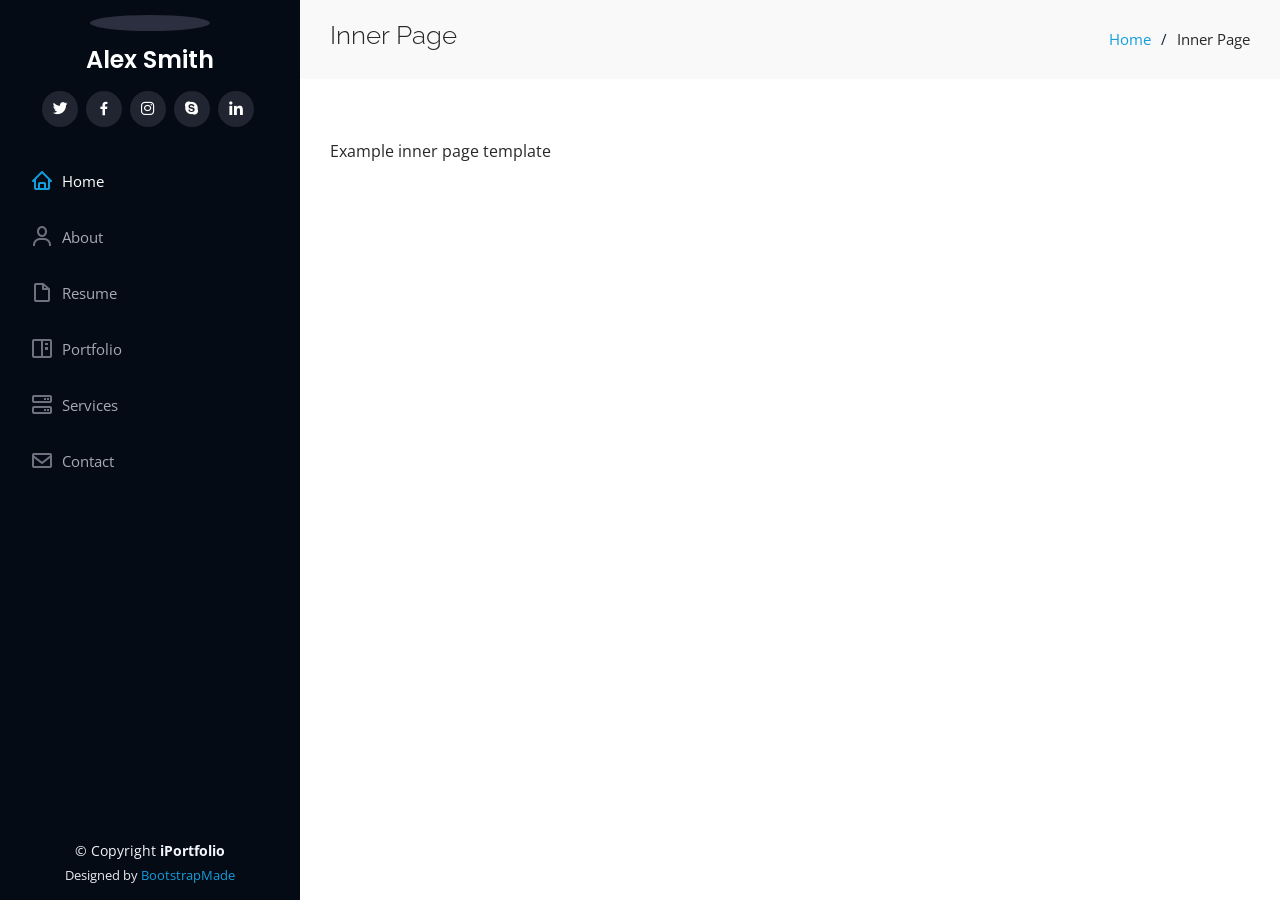
==== inner-page.html @ 3cdaedfb "Add Bootstrap Template" ====
<!DOCTYPE html>
<html lang="en">

<head>
  <meta charset="utf-8">
  <meta content="width=device-width, initial-scale=1.0" name="viewport">

  <title>Inner Page - iPortfolio Bootstrap Template</title>
  <meta content="" name="description">
  <meta content="" name="keywords">

  <!-- Favicons -->
  <link href="assets/img/favicon.png" rel="icon">
  <link href="assets/img/apple-touch-icon.png" rel="apple-touch-icon">

  <!-- Google Fonts -->
  <link href="https://fonts.googleapis.com/css?family=Open+Sans:300,300i,400,400i,600,600i,700,700i|Raleway:300,300i,400,400i,500,500i,600,600i,700,700i|Poppins:300,300i,400,400i,500,500i,600,600i,700,700i" rel="stylesheet">

  <!-- Vendor CSS Files -->
  <link href="assets/vendor/aos/aos.css" rel="stylesheet">
  <link href="assets/vendor/bootstrap/css/bootstrap.min.css" rel="stylesheet">
  <link href="assets/vendor/bootstrap-icons/bootstrap-icons.css" rel="stylesheet">
  <link href="assets/vendor/boxicons/css/boxicons.min.css" rel="stylesheet">
  <link href="assets/vendor/glightbox/css/glightbox.min.css" rel="stylesheet">
  <link href="assets/vendor/swiper/swiper-bundle.min.css" rel="stylesheet">

  <!-- Template Main CSS File -->
  <link href="assets/css/style.css" rel="stylesheet">

  <!-- =======================================================
  * Template Name: iPortfolio
  * Updated: Jul 27 2023 with Bootstrap v5.3.1
  * Template URL: https://bootstrapmade.com/iportfolio-bootstrap-portfolio-websites-template/
  * Author: BootstrapMade.com
  * License: https://bootstrapmade.com/license/
  ======================================================== -->
</head>

<body>

  <!-- ======= Mobile nav toggle button ======= -->
  <i class="bi bi-list mobile-nav-toggle d-xl-none"></i>

  <!-- ======= Header ======= -->
  <header id="header">
    <div class="d-flex flex-column">

      <div class="profile">
        <img src="assets/img/profile-img.jpg" alt="" class="img-fluid rounded-circle">
        <h1 class="text-light"><a href="index.html">Alex Smith</a></h1>
        <div class="social-links mt-3 text-center">
          <a href="#" class="twitter"><i class="bx bxl-twitter"></i></a>
          <a href="#" class="facebook"><i class="bx bxl-facebook"></i></a>
          <a href="#" class="instagram"><i class="bx bxl-instagram"></i></a>
          <a href="#" class="google-plus"><i class="bx bxl-skype"></i></a>
          <a href="#" class="linkedin"><i class="bx bxl-linkedin"></i></a>
        </div>
      </div>

      <nav id="navbar" class="nav-menu navbar">
        <ul>
          <li><a href="#hero" class="nav-link scrollto active"><i class="bx bx-home"></i> <span>Home</span></a></li>
          <li><a href="#about" class="nav-link scrollto"><i class="bx bx-user"></i> <span>About</span></a></li>
          <li><a href="#resume" class="nav-link scrollto"><i class="bx bx-file-blank"></i> <span>Resume</span></a></li>
          <li><a href="#portfolio" class="nav-link scrollto"><i class="bx bx-book-content"></i> <span>Portfolio</span></a></li>
          <li><a href="#services" class="nav-link scrollto"><i class="bx bx-server"></i> <span>Services</span></a></li>
          <li><a href="#contact" class="nav-link scrollto"><i class="bx bx-envelope"></i> <span>Contact</span></a></li>
        </ul>
      </nav><!-- .nav-menu -->
    </div>
  </header><!-- End Header -->

  <main id="main">

    <!-- ======= Breadcrumbs ======= -->
    <section class="breadcrumbs">
      <div class="container">

        <div class="d-flex justify-content-between align-items-center">
          <h2>Inner Page</h2>
          <ol>
            <li><a href="index.html">Home</a></li>
            <li>Inner Page</li>
          </ol>
        </div>

      </div>
    </section><!-- End Breadcrumbs -->

    <section class="inner-page">
      <div class="container">
        <p>
          Example inner page template
        </p>
      </div>
    </section>

  </main><!-- End #main -->

  <!-- ======= Footer ======= -->
  <footer id="footer">
    <div class="container">
      <div class="copyright">
        &copy; Copyright <strong><span>iPortfolio</span></strong>
      </div>
      <div class="credits">
        <!-- All the links in the footer should remain intact. -->
        <!-- You can delete the links only if you purchased the pro version. -->
        <!-- Licensing information: https://bootstrapmade.com/license/ -->
        <!-- Purchase the pro version with working PHP/AJAX contact form: https://bootstrapmade.com/iportfolio-bootstrap-portfolio-websites-template/ -->
        Designed by <a href="https://bootstrapmade.com/">BootstrapMade</a>
      </div>
    </div>
  </footer><!-- End  Footer -->

  <a href="#" class="back-to-top d-flex align-items-center justify-content-center"><i class="bi bi-arrow-up-short"></i></a>

  <!-- Vendor JS Files -->
  <script src="assets/vendor/purecounter/purecounter_vanilla.js"></script>
  <script src="assets/vendor/aos/aos.js"></script>
  <script src="assets/vendor/bootstrap/js/bootstrap.bundle.min.js"></script>
  <script src="assets/vendor/glightbox/js/glightbox.min.js"></script>
  <script src="assets/vendor/isotope-layout/isotope.pkgd.min.js"></script>
  <script src="assets/vendor/swiper/swiper-bundle.min.js"></script>
  <script src="assets/vendor/typed.js/typed.umd.js"></script>
  <script src="assets/vendor/waypoints/noframework.waypoints.js"></script>
  <script src="assets/vendor/php-email-form/validate.js"></script>

  <!-- Template Main JS File -->
  <script src="assets/js/main.js"></script>

</body>

</html>
---- assets/css/style.css ----
/**
* Template Name: iPortfolio
* Updated: Jul 27 2023 with Bootstrap v5.3.1
* Template URL: https://bootstrapmade.com/iportfolio-bootstrap-portfolio-websites-template/
* Author: BootstrapMade.com
* License: https://bootstrapmade.com/license/
*/

/*--------------------------------------------------------------
# General
--------------------------------------------------------------*/
body {
  font-family: "Open Sans", sans-serif;
  color: #272829;
}

a {
  color: #149ddd;
  text-decoration: none;
}

a:hover {
  color: #37b3ed;
  text-decoration: none;
}

h1,
h2,
h3,
h4,
h5,
h6 {
  font-family: "Raleway", sans-serif;
}

/*--------------------------------------------------------------
# Back to top button
--------------------------------------------------------------*/
.back-to-top {
  position: fixed;
  visibility: hidden;
  opacity: 0;
  right: 15px;
  bottom: 15px;
  z-index: 996;
  background: #149ddd;
  width: 40px;
  height: 40px;
  border-radius: 50px;
  transition: all 0.4s;
}

.back-to-top i {
  font-size: 28px;
  color: #fff;
  line-height: 0;
}

.back-to-top:hover {
  background: #2eafec;
  color: #fff;
}

.back-to-top.active {
  visibility: visible;
  opacity: 1;
}

/*--------------------------------------------------------------
# Header
--------------------------------------------------------------*/
#header {
  position: fixed;
  top: 0;
  left: 0;
  bottom: 0;
  width: 300px;
  transition: all ease-in-out 0.5s;
  z-index: 9997;
  transition: all 0.5s;
  padding: 0 15px;
  background: #040b14;
  overflow-y: auto;
}

#header .profile img {
  margin: 15px auto;
  display: block;
  width: 120px;
  border: 8px solid #2c2f3f;
}

#header .profile h1 {
  font-size: 24px;
  margin: 0;
  padding: 0;
  font-weight: 600;
  -moz-text-align-last: center;
  text-align-last: center;
  font-family: "Poppins", sans-serif;
}

#header .profile h1 a,
#header .profile h1 a:hover {
  color: #fff;
  text-decoration: none;
}

#header .profile .social-links a {
  font-size: 18px;
  display: inline-block;
  background: #212431;
  color: #fff;
  line-height: 1;
  padding: 8px 0;
  margin-right: 4px;
  border-radius: 50%;
  text-align: center;
  width: 36px;
  height: 36px;
  transition: 0.3s;
}

#header .profile .social-links a:hover {
  background: #149ddd;
  color: #fff;
  text-decoration: none;
}

#main {
  margin-left: 300px;
}

.container,
.container-fluid {
  padding-left: 30px;
  padding-right: 30px;
}

@media (max-width: 1199px) {
  #header {
    left: -300px;
  }

  #main {
    margin-left: 0;
  }

  .container,
  .container-fluid {
    padding-left: 12px;
    padding-right: 12px;
  }
}

/*--------------------------------------------------------------
# Navigation Menu
--------------------------------------------------------------*/
/* Desktop Navigation */
.nav-menu {
  padding: 30px 0 0 0;
}

.nav-menu * {
  margin: 0;
  padding: 0;
  list-style: none;
}

.nav-menu>ul>li {
  position: relative;
  white-space: nowrap;
}

.nav-menu a,
.nav-menu a:focus {
  display: flex;
  align-items: center;
  color: #a8a9b4;
  padding: 12px 15px;
  margin-bottom: 8px;
  transition: 0.3s;
  font-size: 15px;
}

.nav-menu a i,
.nav-menu a:focus i {
  font-size: 24px;
  padding-right: 8px;
  color: #6f7180;
}

.nav-menu a:hover,
.nav-menu .active,
.nav-menu .active:focus,
.nav-menu li:hover>a {
  text-decoration: none;
  color: #fff;
}

.nav-menu a:hover i,
.nav-menu .active i,
.nav-menu .active:focus i,
.nav-menu li:hover>a i {
  color: #149ddd;
}

/* Mobile Navigation */
.mobile-nav-toggle {
  position: fixed;
  right: 15px;
  top: 15px;
  z-index: 9998;
  border: 0;
  font-size: 24px;
  transition: all 0.4s;
  outline: none !important;
  background-color: #149ddd;
  color: #fff;
  width: 40px;
  height: 40px;
  display: inline-flex;
  align-items: center;
  justify-content: center;
  line-height: 0;
  border-radius: 50px;
  cursor: pointer;
}

.mobile-nav-active {
  overflow: hidden;
}

.mobile-nav-active #header {
  left: 0;
}

/*--------------------------------------------------------------
# Hero Section
--------------------------------------------------------------*/
#hero {
  width: 100%;
  height: 100vh;
  background: url("../img/hero-bg.jpg") top center;
  background-size: cover;
}

#hero:before {
  content: "";
  background: rgba(5, 13, 24, 0.3);
  position: absolute;
  bottom: 0;
  top: 0;
  left: 0;
  right: 0;
  z-index: 1;
}

#hero .hero-container {
  position: relative;
  z-index: 2;
  min-width: 300px;
}

#hero h1 {
  margin: 0 0 10px 0;
  font-size: 64px;
  font-weight: 700;
  line-height: 56px;
  color: #fff;
}

#hero p {
  color: #fff;
  margin-bottom: 50px;
  font-size: 26px;
  font-family: "Poppins", sans-serif;
}

#hero p span {
  color: #fff;
  padding-bottom: 4px;
  letter-spacing: 1px;
  border-bottom: 3px solid #149ddd;
}

@media (min-width: 1024px) {
  #hero {
    background-attachment: fixed;
  }
}

@media (max-width: 768px) {
  #hero h1 {
    font-size: 28px;
    line-height: 36px;
  }

  #hero h2 {
    font-size: 18px;
    line-height: 24px;
    margin-bottom: 30px;
  }
}

/*--------------------------------------------------------------
# Sections General
--------------------------------------------------------------*/
section {
  padding: 60px 0;
  overflow: hidden;
}

.section-bg {
  background: #f5f8fd;
}

.section-title {
  padding-bottom: 30px;
}

.section-title h2 {
  font-size: 32px;
  font-weight: bold;
  margin-bottom: 20px;
  padding-bottom: 20px;
  position: relative;
  color: #173b6c;
}

.section-title h2::after {
  content: "";
  position: absolute;
  display: block;
  width: 50px;
  height: 3px;
  background: #149ddd;
  bottom: 0;
  left: 0;
}

.section-title p {
  margin-bottom: 0;
}

/*--------------------------------------------------------------
# About
--------------------------------------------------------------*/
.about .content h3 {
  font-weight: 700;
  font-size: 26px;
  color: #173b6c;
}

.about .content ul {
  list-style: none;
  padding: 0;
}

.about .content ul li {
  margin-bottom: 20px;
  display: flex;
  align-items: center;
}

.about .content ul strong {
  margin-right: 10px;
}

.about .content ul i {
  font-size: 16px;
  margin-right: 5px;
  color: #149ddd;
  line-height: 0;
}

.about .content p:last-child {
  margin-bottom: 0;
}

/*--------------------------------------------------------------
# Facts
--------------------------------------------------------------*/
.facts {
  padding-bottom: 30px;
}

.facts .count-box {
  padding: 30px;
  width: 100%;
}

.facts .count-box i {
  display: block;
  font-size: 44px;
  color: #149ddd;
  float: left;
  line-height: 0;
}

.facts .count-box span {
  font-size: 48px;
  line-height: 40px;
  display: block;
  font-weight: 700;
  color: #050d18;
  margin-left: 60px;
}

.facts .count-box p {
  padding: 15px 0 0 0;
  margin: 0 0 0 60px;
  font-family: "Raleway", sans-serif;
  font-size: 14px;
  color: #122f57;
}

.facts .count-box a {
  font-weight: 600;
  display: block;
  margin-top: 20px;
  color: #122f57;
  font-size: 15px;
  font-family: "Poppins", sans-serif;
  transition: ease-in-out 0.3s;
}

.facts .count-box a:hover {
  color: #1f5297;
}

/*--------------------------------------------------------------
# Akills
--------------------------------------------------------------*/
.skills .progress {
  height: 60px;
  display: block;
  background: none;
  border-radius: 0;
}

.skills .progress .skill {
  padding: 0;
  margin: 0 0 6px 0;
  text-transform: uppercase;
  display: block;
  font-weight: 600;
  font-family: "Poppins", sans-serif;
  color: #050d18;
}

.skills .progress .skill .val {
  float: right;
  font-style: normal;
}

.skills .progress-bar-wrap {
  background: #dce8f8;
  height: 10px;
}

.skills .progress-bar {
  width: 1px;
  height: 10px;
  transition: 0.9s;
  background-color: #149ddd;
}

/*--------------------------------------------------------------
# Resume
--------------------------------------------------------------*/
.resume .resume-title {
  font-size: 26px;
  font-weight: 700;
  margin-top: 20px;
  margin-bottom: 20px;
  color: #050d18;
}

.resume .resume-item {
  padding: 0 0 20px 20px;
  margin-top: -2px;
  border-left: 2px solid #1f5297;
  position: relative;
}

.resume .resume-item h4 {
  line-height: 18px;
  font-size: 18px;
  font-weight: 600;
  text-transform: uppercase;
  font-family: "Poppins", sans-serif;
  color: #050d18;
  margin-bottom: 10px;
}

.resume .resume-item h5 {
  font-size: 16px;
  background: #e4edf9;
  padding: 5px 15px;
  display: inline-block;
  font-weight: 600;
  margin-bottom: 10px;
}

.resume .resume-item ul {
  padding-left: 20px;
}

.resume .resume-item ul li {
  padding-bottom: 10px;
}

.resume .resume-item:last-child {
  padding-bottom: 0;
}

.resume .resume-item::before {
  content: "";
  position: absolute;
  width: 16px;
  height: 16px;
  border-radius: 50px;
  left: -9px;
  top: 0;
  background: #fff;
  border: 2px solid #1f5297;
}

/*--------------------------------------------------------------
# Portfolio
--------------------------------------------------------------*/
.portfolio .portfolio-item {
  margin-bottom: 30px;
}

.portfolio #portfolio-flters {
  padding: 0;
  margin: 0 auto 35px auto;
  list-style: none;
  text-align: center;
  background: #fff;
  border-radius: 50px;
  padding: 2px 15px;
}

.portfolio #portfolio-flters li {
  cursor: pointer;
  display: inline-block;
  padding: 10px 15px 8px 15px;
  font-size: 14px;
  font-weight: 600;
  line-height: 1;
  text-transform: uppercase;
  color: #272829;
  margin-bottom: 5px;
  transition: all 0.3s ease-in-out;
}

.portfolio #portfolio-flters li:hover,
.portfolio #portfolio-flters li.filter-active {
  color: #149ddd;
}

.portfolio #portfolio-flters li:last-child {
  margin-right: 0;
}

.portfolio .portfolio-wrap {
  transition: 0.3s;
  position: relative;
  overflow: hidden;
  z-index: 1;
}

.portfolio .portfolio-wrap::before {
  content: "";
  background: rgba(255, 255, 255, 0.5);
  position: absolute;
  left: 0;
  right: 0;
  top: 0;
  bottom: 0;
  transition: all ease-in-out 0.3s;
  z-index: 2;
  opacity: 0;
}

.portfolio .portfolio-wrap .portfolio-links {
  opacity: 1;
  left: 0;
  right: 0;
  bottom: -60px;
  z-index: 3;
  position: absolute;
  transition: all ease-in-out 0.3s;
  display: flex;
  justify-content: center;
}

.portfolio .portfolio-wrap .portfolio-links a {
  color: #fff;
  font-size: 28px;
  text-align: center;
  background: rgba(20, 157, 221, 0.75);
  transition: 0.3s;
  width: 50%;
}

.portfolio .portfolio-wrap .portfolio-links a:hover {
  background: rgba(20, 157, 221, 0.95);
}

.portfolio .portfolio-wrap .portfolio-links a+a {
  border-left: 1px solid #37b3ed;
}

.portfolio .portfolio-wrap:hover::before {
  top: 0;
  left: 0;
  right: 0;
  bottom: 0;
  opacity: 1;
}

.portfolio .portfolio-wrap:hover .portfolio-links {
  opacity: 1;
  bottom: 0;
}

/*--------------------------------------------------------------
# Portfolio Details
--------------------------------------------------------------*/
.portfolio-details {
  padding-top: 40px;
}

.portfolio-details .portfolio-details-slider img {
  width: 100%;
}

.portfolio-details .portfolio-details-slider .swiper-pagination {
  margin-top: 20px;
  position: relative;
}

.portfolio-details .portfolio-details-slider .swiper-pagination .swiper-pagination-bullet {
  width: 12px;
  height: 12px;
  background-color: #fff;
  opacity: 1;
  border: 1px solid #149ddd;
}

.portfolio-details .portfolio-details-slider .swiper-pagination .swiper-pagination-bullet-active {
  background-color: #149ddd;
}

.portfolio-details .portfolio-info {
  padding: 30px;
  box-shadow: 0px 0 30px rgba(5, 13, 24, 0.08);
}

.portfolio-details .portfolio-info h3 {
  font-size: 22px;
  font-weight: 700;
  margin-bottom: 20px;
  padding-bottom: 20px;
  border-bottom: 1px solid #eee;
}

.portfolio-details .portfolio-info ul {
  list-style: none;
  padding: 0;
  font-size: 15px;
}

.portfolio-details .portfolio-info ul li+li {
  margin-top: 10px;
}

.portfolio-details .portfolio-description {
  padding-top: 30px;
}

.portfolio-details .portfolio-description h2 {
  font-size: 26px;
  font-weight: 700;
  margin-bottom: 20px;
}

.portfolio-details .portfolio-description p {
  padding: 0;
}

/*--------------------------------------------------------------
# Services
--------------------------------------------------------------*/
.services .icon-box {
  margin-bottom: 20px;
}

.services .icon {
  float: left;
  display: flex;
  align-items: center;
  justify-content: center;
  width: 54px;
  height: 54px;
  background: #149ddd;
  border-radius: 50%;
  transition: 0.5s;
  border: 1px solid #149ddd;
}

.services .icon i {
  color: #fff;
  font-size: 24px;
  line-height: 0;
}

.services .icon-box:hover .icon {
  background: #fff;
}

.services .icon-box:hover .icon i {
  color: #149ddd;
}

.services .title {
  margin-left: 80px;
  font-weight: 700;
  margin-bottom: 15px;
  font-size: 18px;
}

.services .title a {
  color: #343a40;
}

.services .title a:hover {
  color: #149ddd;
}

.services .description {
  margin-left: 80px;
  line-height: 24px;
  font-size: 14px;
}

/*--------------------------------------------------------------
# Testimonials
--------------------------------------------------------------*/
.testimonials .testimonials-carousel,
.testimonials .testimonials-slider {
  overflow: hidden;
}

.testimonials .testimonial-item {
  box-sizing: content-box;
  text-align: center;
  min-height: 320px;
}

.testimonials .testimonial-item .testimonial-img {
  width: 90px;
  border-radius: 50%;
  margin: 0 auto;
}

.testimonials .testimonial-item h3 {
  font-size: 18px;
  font-weight: bold;
  margin: 10px 0 5px 0;
  color: #111;
}

.testimonials .testimonial-item h4 {
  font-size: 14px;
  color: #999;
  margin: 0;
}

.testimonials .testimonial-item .quote-icon-left,
.testimonials .testimonial-item .quote-icon-right {
  color: #c3e8fa;
  font-size: 26px;
}

.testimonials .testimonial-item .quote-icon-left {
  display: inline-block;
  left: -5px;
  position: relative;
}

.testimonials .testimonial-item .quote-icon-right {
  display: inline-block;
  right: -5px;
  position: relative;
  top: 10px;
}

.testimonials .testimonial-item p {
  font-style: italic;
  margin: 0 15px 15px 15px;
  padding: 20px;
  background: #fff;
  position: relative;
  margin-bottom: 35px;
  border-radius: 6px;
  box-shadow: 0px 2px 15px rgba(0, 0, 0, 0.1);
}

.testimonials .testimonial-item p::after {
  content: "";
  width: 0;
  height: 0;
  border-top: 20px solid #fff;
  border-right: 20px solid transparent;
  border-left: 20px solid transparent;
  position: absolute;
  bottom: -20px;
  left: calc(50% - 20px);
}

.testimonials .swiper-pagination {
  margin-top: 20px;
  position: relative;
}

.testimonials .swiper-pagination .swiper-pagination-bullet {
  width: 12px;
  height: 12px;
  background-color: #fff;
  opacity: 1;
  border: 1px solid #149ddd;
}

.testimonials .swiper-pagination .swiper-pagination-bullet-active {
  background-color: #149ddd;
}

/*--------------------------------------------------------------
# Contact
--------------------------------------------------------------*/
.contact {
  padding-bottom: 130px;
}

.contact .info {
  padding: 30px;
  background: #fff;
  width: 100%;
  box-shadow: 0 0 24px 0 rgba(0, 0, 0, 0.12);
}

.contact .info i {
  font-size: 20px;
  color: #149ddd;
  float: left;
  width: 44px;
  height: 44px;
  background: #dff3fc;
  display: flex;
  justify-content: center;
  align-items: center;
  border-radius: 50px;
  transition: all 0.3s ease-in-out;
}

.contact .info h4 {
  padding: 0 0 0 60px;
  font-size: 22px;
  font-weight: 600;
  margin-bottom: 5px;
  color: #050d18;
}

.contact .info p {
  padding: 0 0 10px 60px;
  margin-bottom: 20px;
  font-size: 14px;
  color: #173b6c;
}

.contact .info .email p {
  padding-top: 5px;
}

.contact .info .social-links {
  padding-left: 60px;
}

.contact .info .social-links a {
  font-size: 18px;
  display: inline-block;
  background: #333;
  color: #fff;
  line-height: 1;
  padding: 8px 0;
  border-radius: 50%;
  text-align: center;
  width: 36px;
  height: 36px;
  transition: 0.3s;
  margin-right: 10px;
}

.contact .info .social-links a:hover {
  background: #149ddd;
  color: #fff;
}

.contact .info .email:hover i,
.contact .info .address:hover i,
.contact .info .phone:hover i {
  background: #149ddd;
  color: #fff;
}

.contact .php-email-form {
  width: 100%;
  padding: 30px;
  background: #fff;
  box-shadow: 0 0 24px 0 rgba(0, 0, 0, 0.12);
}

.contact .php-email-form .form-group {
  padding-bottom: 8px;
}

.contact .php-email-form .validate {
  display: none;
  color: red;
  margin: 0 0 15px 0;
  font-weight: 400;
  font-size: 13px;
}

.contact .php-email-form .error-message {
  display: none;
  color: #fff;
  background: #ed3c0d;
  text-align: left;
  padding: 15px;
  font-weight: 600;
}

.contact .php-email-form .error-message br+br {
  margin-top: 25px;
}

.contact .php-email-form .sent-message {
  display: none;
  color: #fff;
  background: #18d26e;
  text-align: center;
  padding: 15px;
  font-weight: 600;
}

.contact .php-email-form .loading {
  display: none;
  background: #fff;
  text-align: center;
  padding: 15px;
}

.contact .php-email-form .loading:before {
  content: "";
  display: inline-block;
  border-radius: 50%;
  width: 24px;
  height: 24px;
  margin: 0 10px -6px 0;
  border: 3px solid #18d26e;
  border-top-color: #eee;
  animation: animate-loading 1s linear infinite;
}

.contact .php-email-form .form-group {
  margin-bottom: 15px;
}

.contact .php-email-form label {
  padding-bottom: 8px;
}

.contact .php-email-form input,
.contact .php-email-form textarea {
  border-radius: 0;
  box-shadow: none;
  font-size: 14px;
}

.contact .php-email-form input {
  height: 44px;
}

.contact .php-email-form textarea {
  padding: 10px 15px;
}

.contact .php-email-form button[type=submit] {
  background: #149ddd;
  border: 0;
  padding: 10px 24px;
  color: #fff;
  transition: 0.4s;
  border-radius: 4px;
}

.contact .php-email-form button[type=submit]:hover {
  background: #37b3ed;
}

@keyframes animate-loading {
  0% {
    transform: rotate(0deg);
  }

  100% {
    transform: rotate(360deg);
  }
}

/*--------------------------------------------------------------
# Breadcrumbs
--------------------------------------------------------------*/
.breadcrumbs {
  padding: 20px 0;
  background: #f9f9f9;
}

.breadcrumbs h2 {
  font-size: 26px;
  font-weight: 300;
}

.breadcrumbs ol {
  display: flex;
  flex-wrap: wrap;
  list-style: none;
  padding: 0;
  margin: 0;
  font-size: 15px;
}

.breadcrumbs ol li+li {
  padding-left: 10px;
}

.breadcrumbs ol li+li::before {
  display: inline-block;
  padding-right: 10px;
  color: #0e2442;
  content: "/";
}

@media (max-width: 768px) {
  .breadcrumbs .d-flex {
    display: block !important;
  }

  .breadcrumbs ol {
    display: block;
  }

  .breadcrumbs ol li {
    display: inline-block;
  }
}

/*--------------------------------------------------------------
# Footer
--------------------------------------------------------------*/
#footer {
  padding: 15px;
  color: #f4f6fd;
  font-size: 14px;
  position: fixed;
  left: 0;
  bottom: 0;
  width: 300px;
  z-index: 9999;
  background: #040b14;
}

#footer .copyright {
  text-align: center;
}

#footer .credits {
  padding-top: 5px;
  text-align: center;
  font-size: 13px;
  color: #eaebf0;
}

@media (max-width: 1199px) {
  #footer {
    position: static;
    width: auto;
    padding-right: 20px 15px;
  }
}
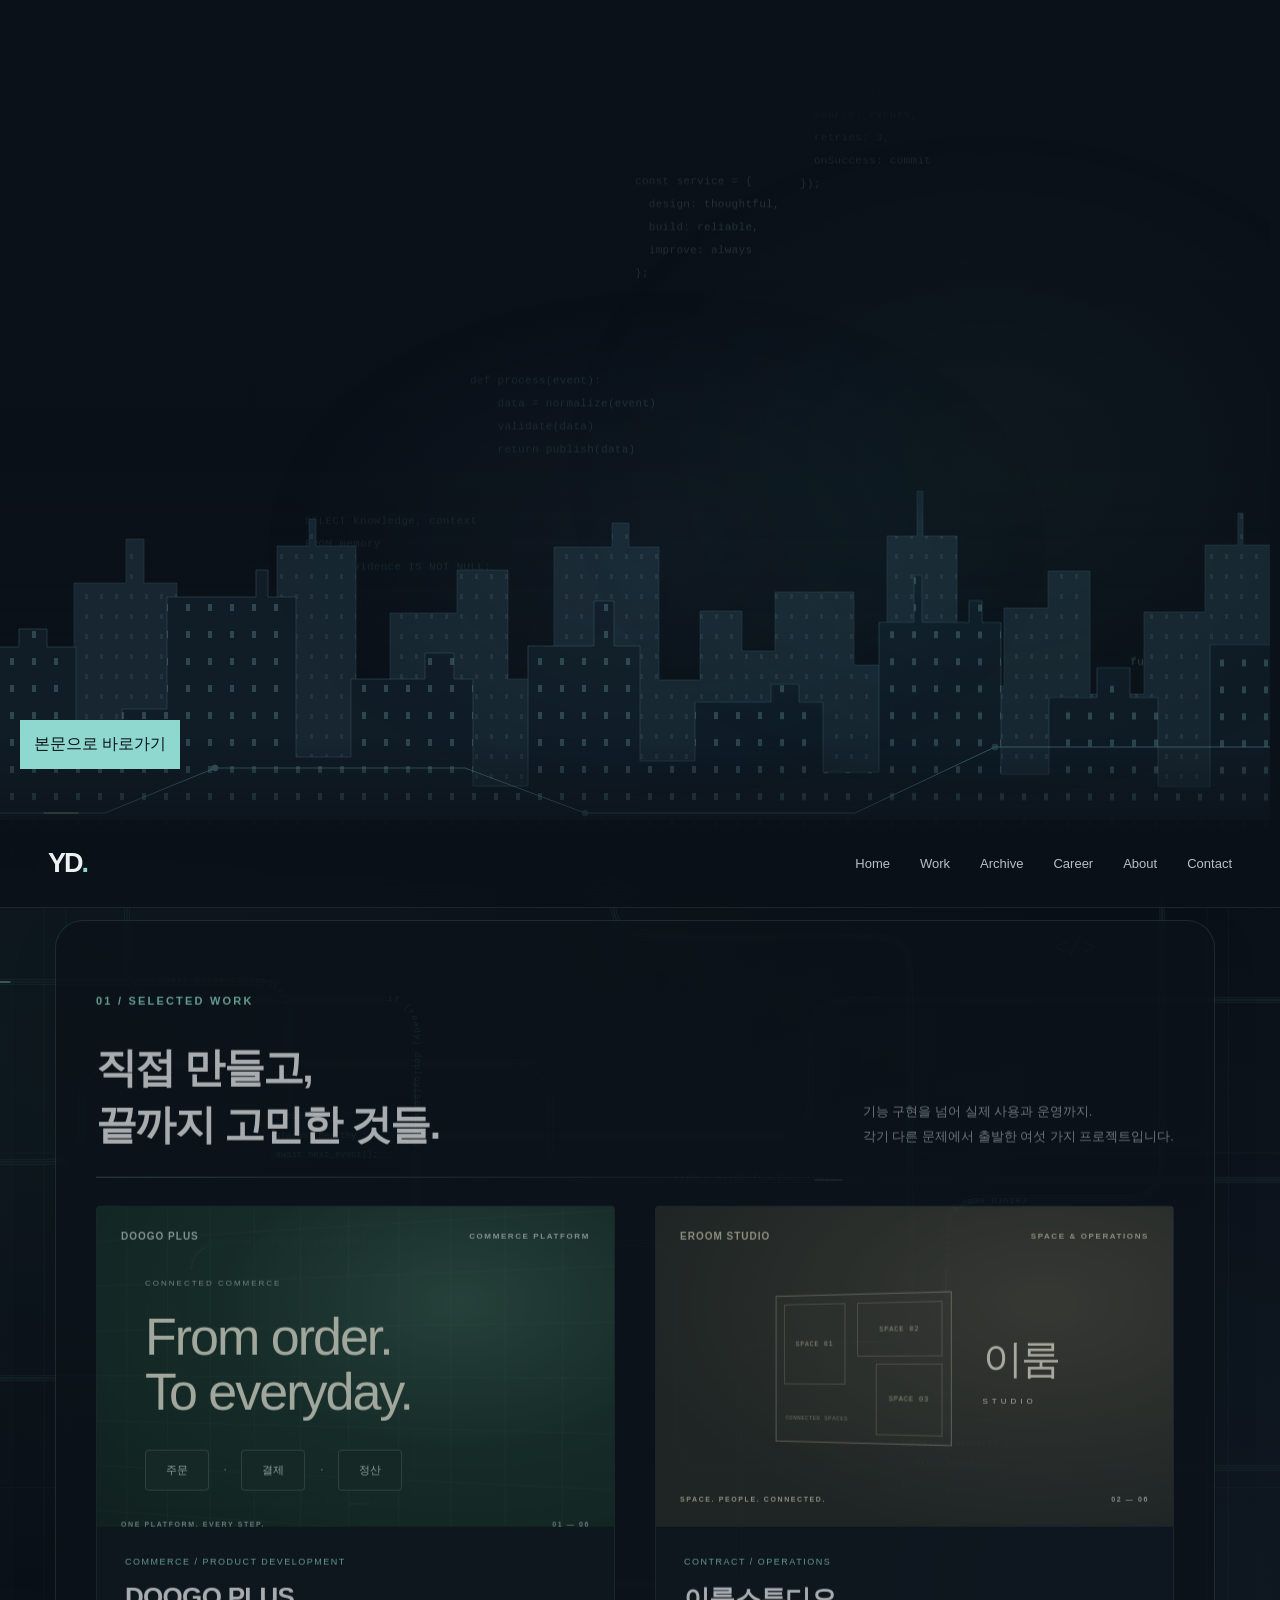
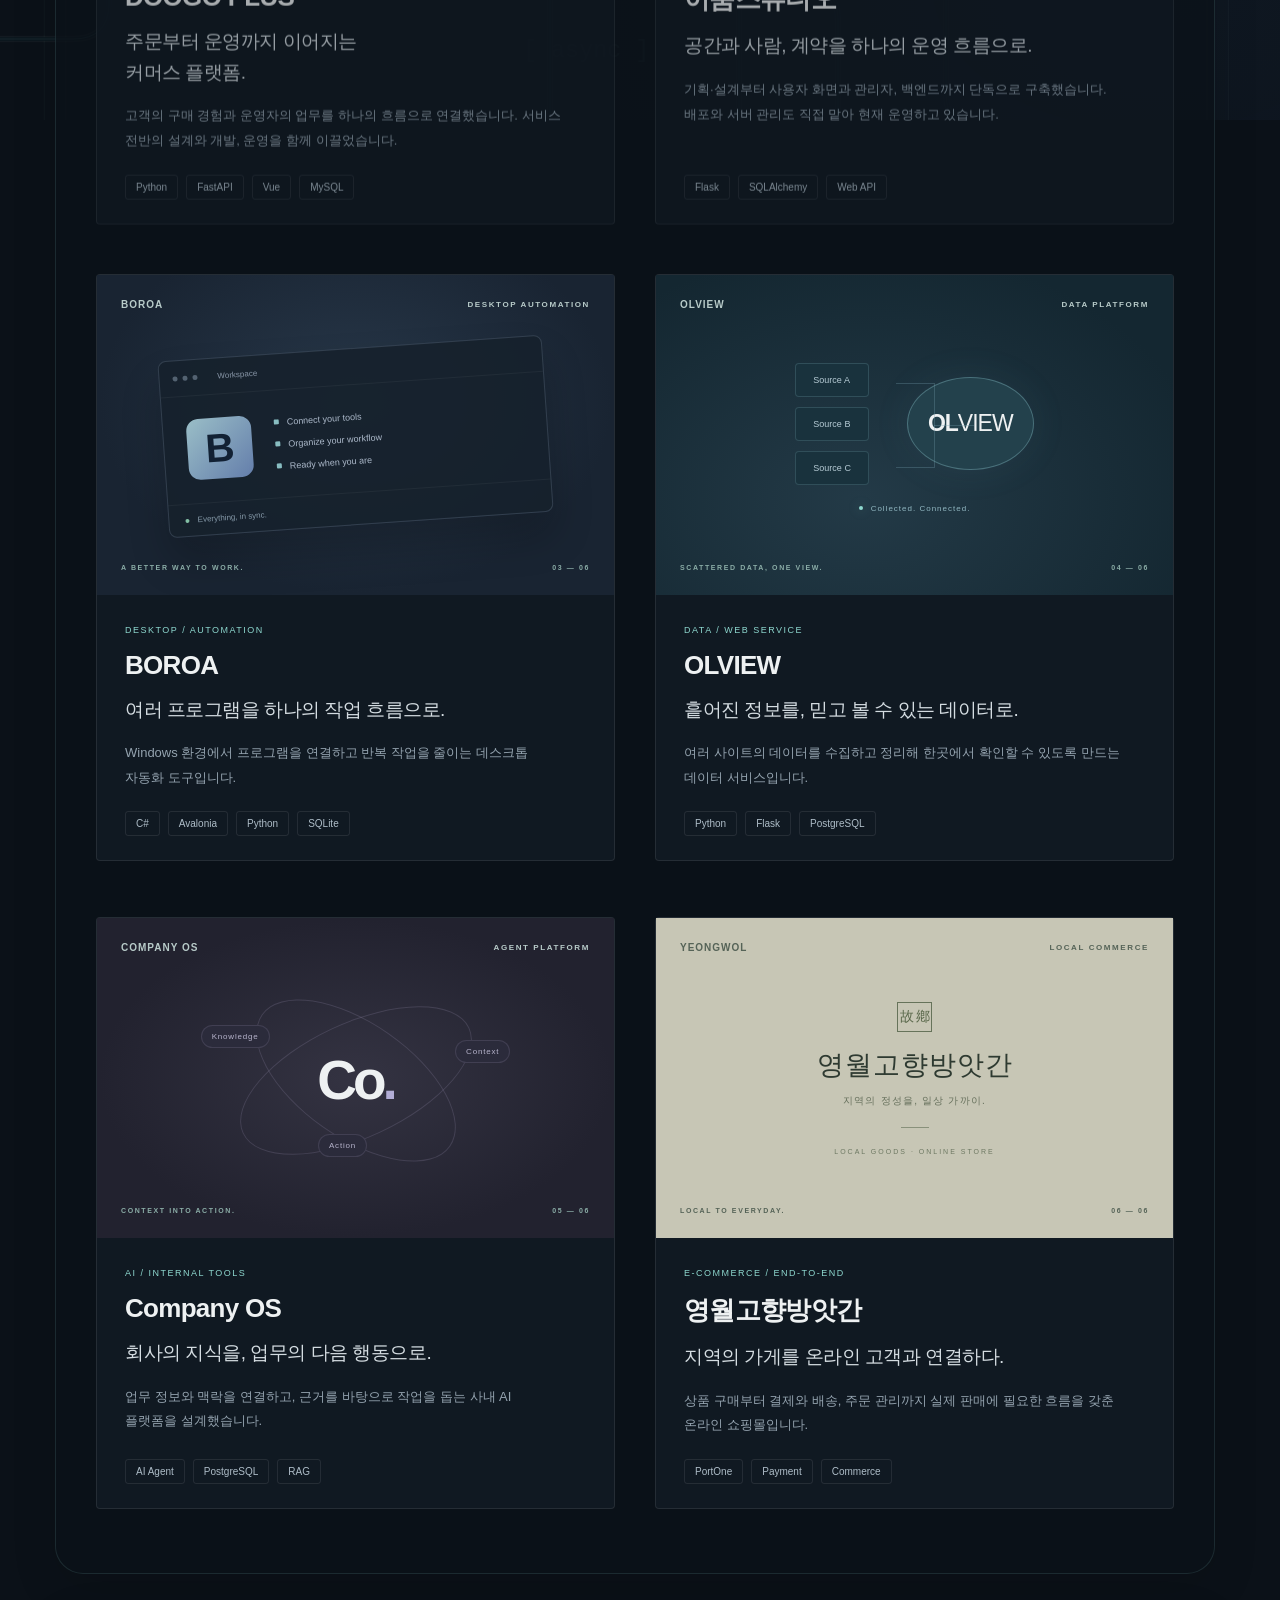
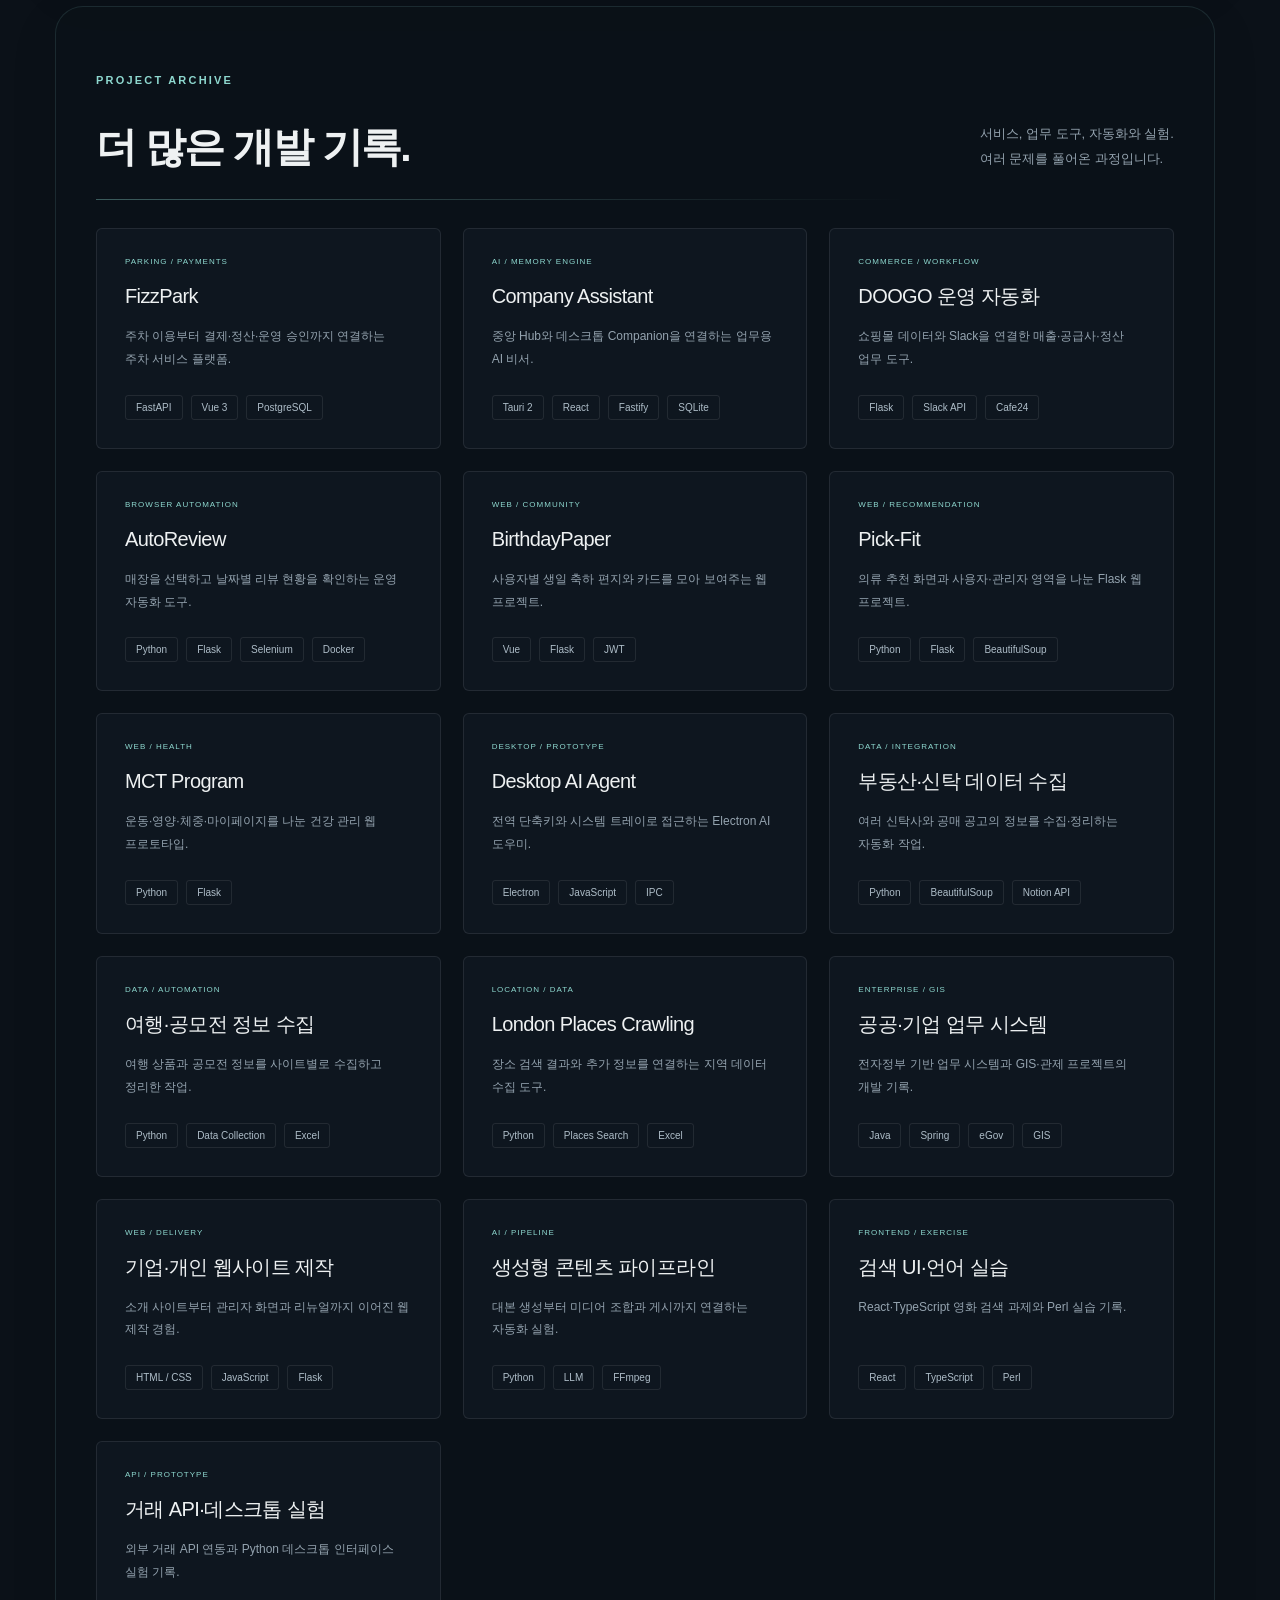
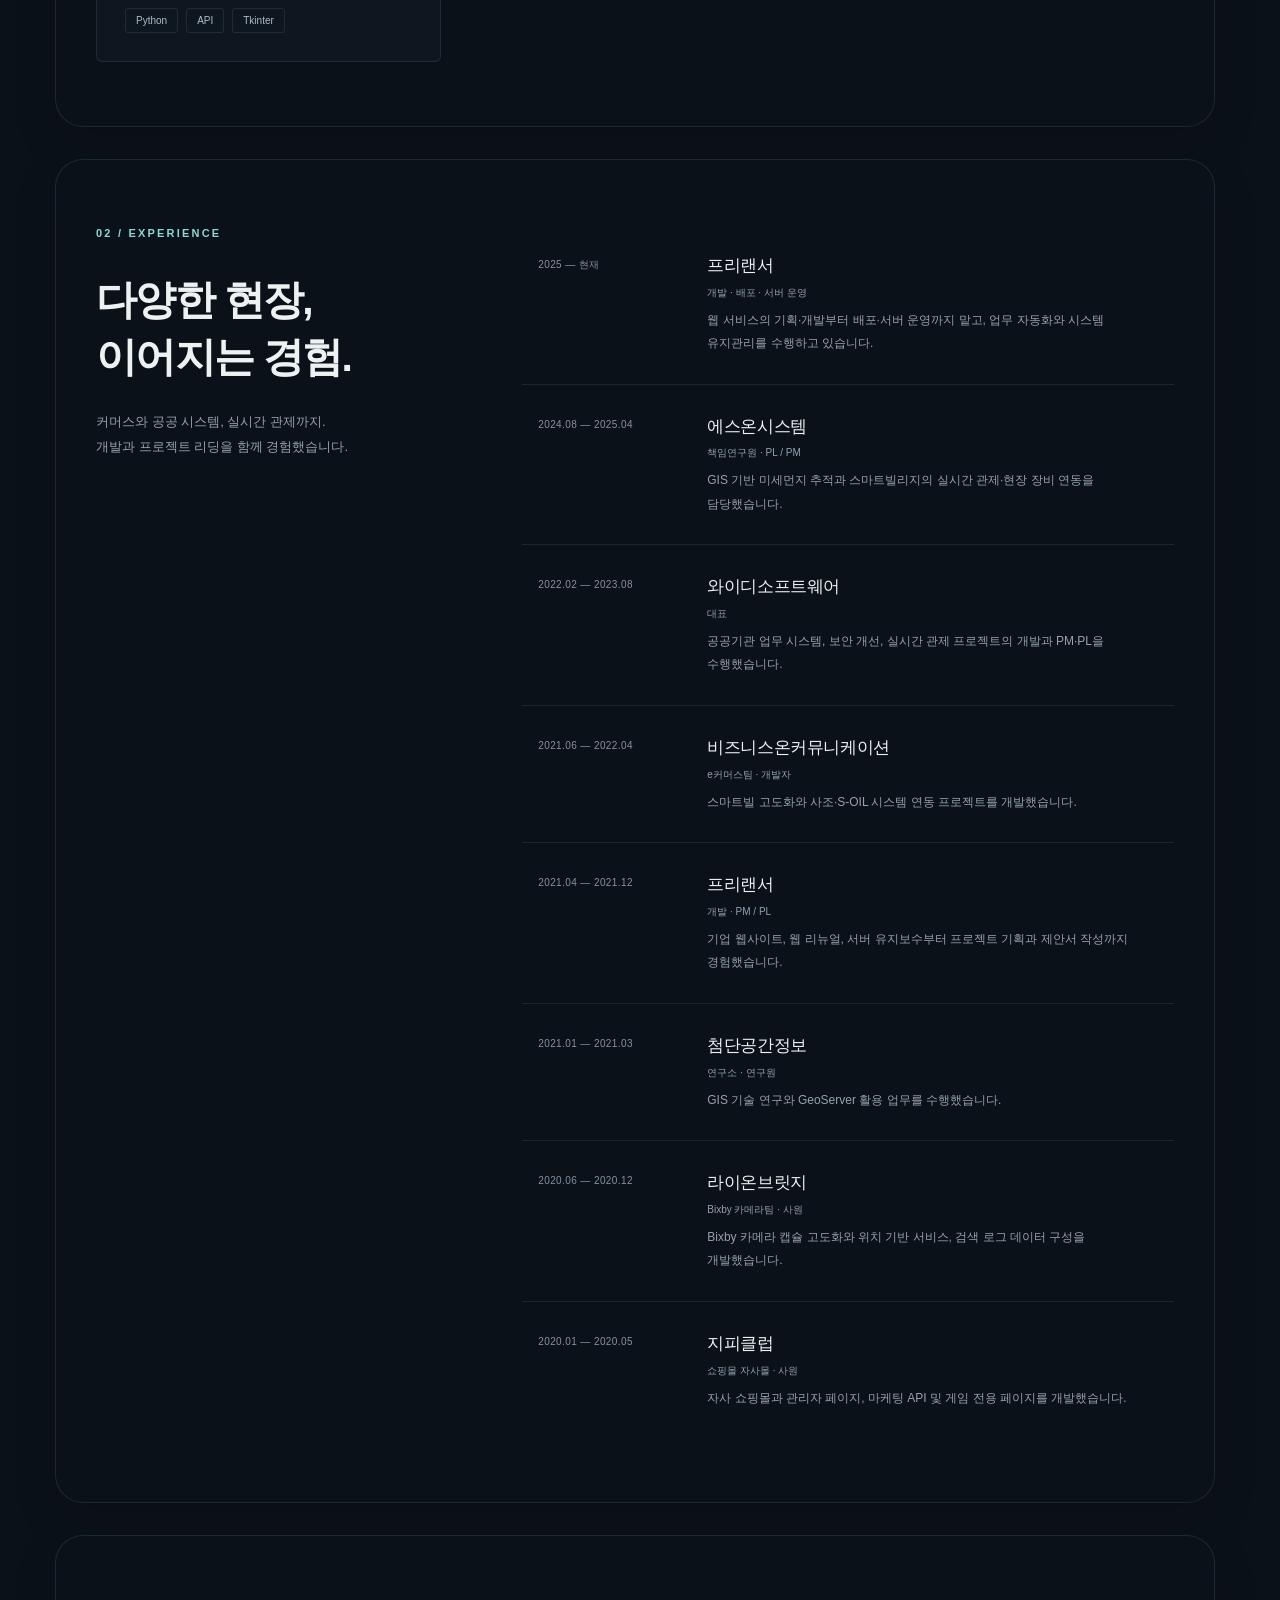
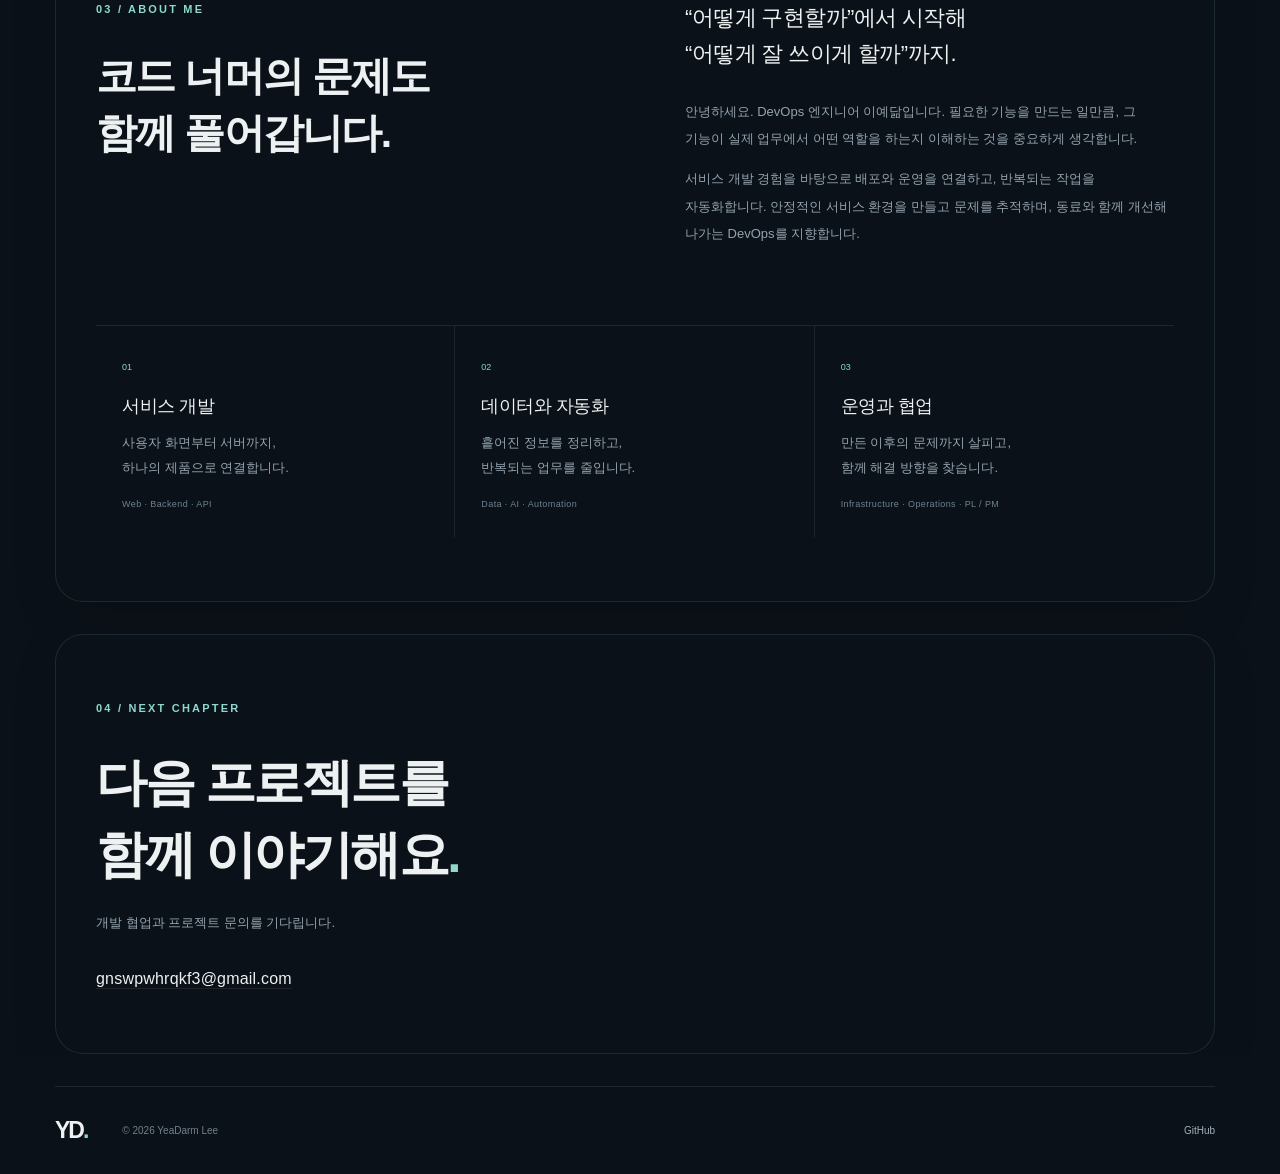
==== commit 26ec7632: "feat: redesign DevOps portfolio with project modals and motion" ====
--- a/inner-page.html
+++ b/inner-page.html
@@ -1,134 +1,11 @@
-<!DOCTYPE html>
-<html lang="en">
-
+<!doctype html>
+<html lang="ko">
 <head>
   <meta charset="utf-8">
-  <meta content="width=device-width, initial-scale=1.0" name="viewport">
-
-  <title>Inner Page - iPortfolio Bootstrap Template</title>
-  <meta content="" name="description">
-  <meta content="" name="keywords">
-
-  <!-- Favicons -->
-  <link href="assets/img/favicon.png" rel="icon">
-  <link href="assets/img/apple-touch-icon.png" rel="apple-touch-icon">
-
-  <!-- Google Fonts -->
-  <link href="https://fonts.googleapis.com/css?family=Open+Sans:300,300i,400,400i,600,600i,700,700i|Raleway:300,300i,400,400i,500,500i,600,600i,700,700i|Poppins:300,300i,400,400i,500,500i,600,600i,700,700i" rel="stylesheet">
-
-  <!-- Vendor CSS Files -->
-  <link href="assets/vendor/aos/aos.css" rel="stylesheet">
-  <link href="assets/vendor/bootstrap/css/bootstrap.min.css" rel="stylesheet">
-  <link href="assets/vendor/bootstrap-icons/bootstrap-icons.css" rel="stylesheet">
-  <link href="assets/vendor/boxicons/css/boxicons.min.css" rel="stylesheet">
-  <link href="assets/vendor/glightbox/css/glightbox.min.css" rel="stylesheet">
-  <link href="assets/vendor/swiper/swiper-bundle.min.css" rel="stylesheet">
-
-  <!-- Template Main CSS File -->
-  <link href="assets/css/style.css" rel="stylesheet">
-
-  <!-- =======================================================
-  * Template Name: iPortfolio
-  * Updated: Jul 27 2023 with Bootstrap v5.3.1
-  * Template URL: https://bootstrapmade.com/iportfolio-bootstrap-portfolio-websites-template/
-  * Author: BootstrapMade.com
-  * License: https://bootstrapmade.com/license/
-  ======================================================== -->
+  <meta name="viewport" content="width=device-width, initial-scale=1">
+  <meta http-equiv="refresh" content="0; url=./index.html#work">
+  <meta name="robots" content="noindex">
+  <title>이예닮 · 프로젝트</title>
 </head>
-
-<body>
-
-  <!-- ======= Mobile nav toggle button ======= -->
-  <i class="bi bi-list mobile-nav-toggle d-xl-none"></i>
-
-  <!-- ======= Header ======= -->
-  <header id="header">
-    <div class="d-flex flex-column">
-
-      <div class="profile">
-        <img src="assets/img/profile-img.jpg" alt="" class="img-fluid rounded-circle">
-        <h1 class="text-light"><a href="index.html">Alex Smith</a></h1>
-        <div class="social-links mt-3 text-center">
-          <a href="#" class="twitter"><i class="bx bxl-twitter"></i></a>
-          <a href="#" class="facebook"><i class="bx bxl-facebook"></i></a>
-          <a href="#" class="instagram"><i class="bx bxl-instagram"></i></a>
-          <a href="#" class="google-plus"><i class="bx bxl-skype"></i></a>
-          <a href="#" class="linkedin"><i class="bx bxl-linkedin"></i></a>
-        </div>
-      </div>
-
-      <nav id="navbar" class="nav-menu navbar">
-        <ul>
-          <li><a href="#hero" class="nav-link scrollto active"><i class="bx bx-home"></i> <span>Home</span></a></li>
-          <li><a href="#about" class="nav-link scrollto"><i class="bx bx-user"></i> <span>About</span></a></li>
-          <li><a href="#resume" class="nav-link scrollto"><i class="bx bx-file-blank"></i> <span>Resume</span></a></li>
-          <li><a href="#portfolio" class="nav-link scrollto"><i class="bx bx-book-content"></i> <span>Portfolio</span></a></li>
-          <li><a href="#services" class="nav-link scrollto"><i class="bx bx-server"></i> <span>Services</span></a></li>
-          <li><a href="#contact" class="nav-link scrollto"><i class="bx bx-envelope"></i> <span>Contact</span></a></li>
-        </ul>
-      </nav><!-- .nav-menu -->
-    </div>
-  </header><!-- End Header -->
-
-  <main id="main">
-
-    <!-- ======= Breadcrumbs ======= -->
-    <section class="breadcrumbs">
-      <div class="container">
-
-        <div class="d-flex justify-content-between align-items-center">
-          <h2>Inner Page</h2>
-          <ol>
-            <li><a href="index.html">Home</a></li>
-            <li>Inner Page</li>
-          </ol>
-        </div>
-
-      </div>
-    </section><!-- End Breadcrumbs -->
-
-    <section class="inner-page">
-      <div class="container">
-        <p>
-          Example inner page template
-        </p>
-      </div>
-    </section>
-
-  </main><!-- End #main -->
-
-  <!-- ======= Footer ======= -->
-  <footer id="footer">
-    <div class="container">
-      <div class="copyright">
-        &copy; Copyright <strong><span>iPortfolio</span></strong>
-      </div>
-      <div class="credits">
-        <!-- All the links in the footer should remain intact. -->
-        <!-- You can delete the links only if you purchased the pro version. -->
-        <!-- Licensing information: https://bootstrapmade.com/license/ -->
-        <!-- Purchase the pro version with working PHP/AJAX contact form: https://bootstrapmade.com/iportfolio-bootstrap-portfolio-websites-template/ -->
-        Designed by <a href="https://bootstrapmade.com/">BootstrapMade</a>
-      </div>
-    </div>
-  </footer><!-- End  Footer -->
-
-  <a href="#" class="back-to-top d-flex align-items-center justify-content-center"><i class="bi bi-arrow-up-short"></i></a>
-
-  <!-- Vendor JS Files -->
-  <script src="assets/vendor/purecounter/purecounter_vanilla.js"></script>
-  <script src="assets/vendor/aos/aos.js"></script>
-  <script src="assets/vendor/bootstrap/js/bootstrap.bundle.min.js"></script>
-  <script src="assets/vendor/glightbox/js/glightbox.min.js"></script>
-  <script src="assets/vendor/isotope-layout/isotope.pkgd.min.js"></script>
-  <script src="assets/vendor/swiper/swiper-bundle.min.js"></script>
-  <script src="assets/vendor/typed.js/typed.umd.js"></script>
-  <script src="assets/vendor/waypoints/noframework.waypoints.js"></script>
-  <script src="assets/vendor/php-email-form/validate.js"></script>
-
-  <!-- Template Main JS File -->
-  <script src="assets/js/main.js"></script>
-
-</body>
-
-</html>+<body><p><a href="./index.html#work">새 포트폴리오의 프로젝트로 이동하기</a></p></body>
+</html>
